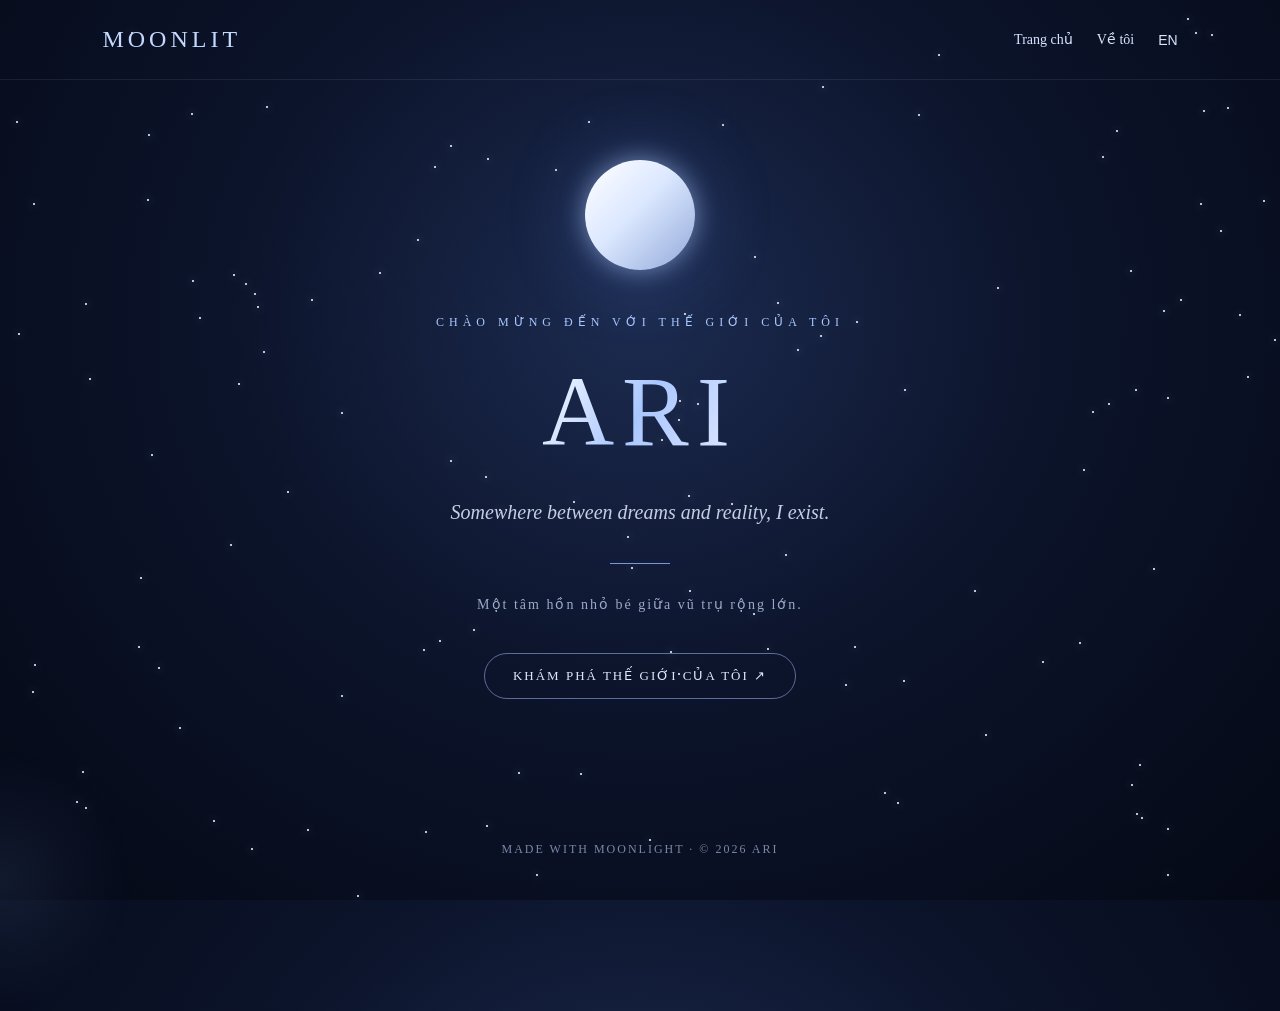
==== index.html @ bd1f27c3 "Index.html" ====
<!DOCTYPE html>
<html lang="vi">
<head>
    <meta charset="UTF-8">
    <meta name="viewport" content="width=device-width, initial-scale=1.0">

    <title>Ari's Universe | Moonlight</title>

    <meta name="description"
          content="Welcome to Ari's little universe — somewhere between dreams and reality.">

    <style>
        /* ===== CÀI ĐẶT CHUNG ===== */
        * {
            margin: 0;
            padding: 0;
            box-sizing: border-box;
        }

        body {
            min-height: 100vh;
            font-family: Georgia, "Times New Roman", serif;
            color: #f4f6ff;
            background:
                radial-gradient(ellipse at 50% 35%,
                    #1c2b50 0%,
                    #0c142b 45%,
                    #050916 100%);
            overflow-x: hidden;
        }

        /* ===== BẦU TRỜI SAO ===== */
        #stars {
            position: fixed;
            inset: 0;
            pointer-events: none;
            z-index: 0;
        }

        .star {
            position: absolute;
            width: 2px;
            height: 2px;
            border-radius: 50%;
            background: #ffffff;
            box-shadow: 0 0 8px #a9c7ff;
            animation: twinkle 3s infinite ease-in-out;
        }

        @keyframes twinkle {
            0%, 100% {
                opacity: 0.2;
                transform: scale(0.7);
            }

            50% {
                opacity: 1;
                transform: scale(1.4);
            }
        }

        /* ===== THANH ĐIỀU HƯỚNG ===== */
        header {
            position: relative;
            z-index: 2;
            display: flex;
            justify-content: space-between;
            align-items: center;
            padding: 26px 8%;
            border-bottom: 1px solid rgba(255, 255, 255, 0.08);
        }

        .logo {
            font-size: 24px;
            letter-spacing: 4px;
            color: #c5d9ff;
        }

        nav {
            display: flex;
            align-items: center;
            gap: 24px;
        }

        nav a,
        #language {
            color: #dbe5ff;
            text-decoration: none;
            font-size: 14px;
            background: transparent;
            border: none;
            cursor: pointer;
            transition: 0.3s;
        }

        nav a:hover,
        #language:hover {
            color: #91b7ff;
            text-shadow: 0 0 12px #91b7ff;
        }

        /* ===== TRANG CHỦ ===== */
        main {
            position: relative;
            z-index: 1;
            min-height: 82vh;
            display: flex;
            flex-direction: column;
            align-items: center;
            justify-content: center;
            text-align: center;
            padding: 60px 24px 100px;
        }

        .moon {
            width: 110px;
            height: 110px;
            border-radius: 50%;
            background: linear-gradient(
                135deg,
                #ffffff 0%,
                #dce8ff 45%,
                #91a9d9 100%
            );
            box-shadow:
                0 0 25px rgba(180, 207, 255, 0.55),
                0 0 80px rgba(113, 155, 255, 0.3);
            margin-bottom: 45px;
            animation: float 5s ease-in-out infinite;
        }

        @keyframes float {
            0%, 100% {
                transform: translateY(0);
            }

            50% {
                transform: translateY(-12px);
            }
        }

        .eyebrow {
            color: #a9c7ff;
            font-size: 12px;
            letter-spacing: 5px;
            text-transform: uppercase;
            margin-bottom: 24px;
        }

        h1 {
            font-size: clamp(52px, 10vw, 100px);
            font-weight: normal;
            letter-spacing: 8px;
            margin-bottom: 24px;
            background: linear-gradient(
                120deg,
                #ffffff,
                #a9c7ff,
                #e3eaff
            );
            -webkit-background-clip: text;
            background-clip: text;
            color: transparent;
            animation: appear 1.5s ease both;
        }

        .quote {
            max-width: 600px;
            color: #c5cee5;
            font-size: clamp(16px, 2.5vw, 20px);
            line-height: 1.9;
            font-style: italic;
            animation: appear 2s ease both;
        }

        .divider {
            width: 60px;
            height: 1px;
            background: #7898d5;
            margin: 32px 0;
        }

        .intro {
            color: #9baaca;
            font-size: 14px;
            letter-spacing: 2px;
        }

        .explore {
            display: inline-block;
            margin-top: 40px;
            padding: 14px 28px;
            border: 1px solid rgba(169, 199, 255, 0.5);
            border-radius: 30px;
            color: #dce8ff;
            text-decoration: none;
            font-size: 13px;
            letter-spacing: 2px;
            transition: 0.4s;
        }

        .explore:hover {
            background: rgba(169, 199, 255, 0.12);
            box-shadow: 0 0 25px rgba(169, 199, 255, 0.2);
            transform: translateY(-3px);
        }

        @keyframes appear {
            from {
                opacity: 0;
                transform: translateY(20px);
            }

            to {
                opacity: 1;
                transform: translateY(0);
            }
        }

        /* ===== CHÂN TRANG ===== */
        footer {
            position: relative;
            z-index: 1;
            text-align: center;
            padding: 24px;
            color: #7887a7;
            font-size: 12px;
            letter-spacing: 2px;
        }

        /* ===== TƯƠNG THÍCH ĐIỆN THOẠI ===== */
        @media (max-width: 600px) {
            header {
                padding: 20px 5%;
            }

            .logo {
                font-size: 17px;
                letter-spacing: 2px;
            }

            nav {
                gap: 12px;
            }

            nav a {
                font-size: 12px;
            }

            .moon {
                width: 85px;
                height: 85px;
            }

            h1 {
                letter-spacing: 4px;
            }
        }

        @media (prefers-reduced-motion: reduce) {
            *,
            *::before,
            *::after {
                animation-duration: 0.01ms !important;
                animation-iteration-count: 1 !important;
                scroll-behavior: auto !important;
            }
        }
    </style>
</head>
    <link rel="stylesheet" href="effects.css">

<body>

    <div id="stars" aria-hidden="true"></div>

    <header>
        <div class="logo">MOONLIT</div>

        <nav>
            <a href="index.html" data-vi="Trang chủ" data-en="Home">
                Trang chủ
            </a>

            <a href="about.html" data-vi="Về tôi" data-en="About">
                Về tôi
            </a>

            <button id="language" type="button" aria-label="Change language">
                EN
            </button>
        </nav>
    </header>

    <main>
        <div class="moon" aria-label="Mặt trăng"></div>

        <p class="eyebrow"
           data-vi="Chào mừng đến với thế giới của tôi"
           data-en="Welcome to my universe">
            Chào mừng đến với thế giới của tôi
        </p>

        <h1>ARI</h1>

        <p class="quote"
           data-vi="Somewhere between dreams and reality, I exist."
           data-en="Somewhere between dreams and reality, I exist.">
            Somewhere between dreams and reality, I exist.
        </p>

        <div class="divider"></div>

        <p class="intro"
           data-vi="Một tâm hồn nhỏ bé giữa vũ trụ rộng lớn."
           data-en="A little soul in an endless universe.">
            Một tâm hồn nhỏ bé giữa vũ trụ rộng lớn.
        </p>

        <a class="explore"
           href="about.html"
           data-vi="KHÁM PHÁ THẾ GIỚI CỦA TÔI ↗"
           data-en="EXPLORE MY WORLD ↗">
            KHÁM PHÁ THẾ GIỚI CỦA TÔI ↗
        </a>
    </main>

    <footer>
        <p>MADE WITH MOONLIGHT · © 2026 ARI</p>
    </footer>

    <script>
        // Tạo những vì sao ngẫu nhiên trên bầu trời
        const stars = document.getElementById("stars");

        for (let i = 0; i < 120; i++) {
            const star = document.createElement("span");

            star.className = "star";
            star.style.left = Math.random() * 100 + "%";
            star.style.top = Math.random() * 100 + "%";
            star.style.animationDelay = Math.random() * 3 + "s";
            star.style.animationDuration =
                (2 + Math.random() * 4) + "s";

            stars.appendChild(star);
        }

        // Chuyển đổi tiếng Việt và tiếng Anh
        const languageButton = document.getElementById("language");

        let currentLanguage = "vi";

        languageButton.addEventListener("click", () => {
            currentLanguage =
                currentLanguage === "vi" ? "en" : "vi";

            document.documentElement.lang = currentLanguage;

            document.querySelectorAll("[data-vi][data-en]")
                .forEach(element => {
                    element.textContent =
                        element.dataset[currentLanguage];
                });

            languageButton.textContent =
                currentLanguage === "vi" ? "EN" : "VI";
        });
    </script>
    <script src="effects.js"></script>

</body>
    
</html>
---- effects.css ----
/* =================================
   MOONLIT — CELESTIAL EFFECTS
   ================================= */

/* 1. ÁNH SÁNG THEO CON TRỎ */
.cursor-glow {
    position: fixed;
    width: 260px;
    height: 260px;
    border-radius: 50%;
    background: radial-gradient(
        circle,
        rgba(130, 170, 255, 0.10) 0%,
        rgba(130, 170, 255, 0.04) 40%,
        transparent 72%
    );

    transform: translate(-50%, -50%);
    pointer-events: none;
    z-index: 0;

    transition: left 0.12s linear, top 0.12s linear;
}

/* 2. SAO BĂNG */
.shooting-star {
    position: fixed;
    top: var(--star-top, 20%);
    left: 100%;

    width: 140px;
    height: 2px;

    background: linear-gradient(
        90deg,
        transparent,
        rgba(169, 199, 255, 0.9),
        white
    );

    border-radius: 50%;
    opacity: 0;
    pointer-events: none;
    z-index: 0;

    transform: rotate(-25deg);
    filter: drop-shadow(0 0 5px #a9c7ff);

    animation: shooting 1.2s linear forwards;
}

@keyframes shooting {
    0% {
        opacity: 0;
        transform: translate(0, 0) rotate(-25deg);
    }

    10% {
        opacity: 1;
    }

    100% {
        opacity: 0;
        transform: translate(-120vw, 40vh) rotate(-25deg);
    }
}

/* 3. NỘI DUNG XUẤT HIỆN KHI CUỘN */
.reveal {
    opacity: 0;
    transform: translateY(24px);

    transition:
        opacity 0.8s ease,
        transform 0.8s ease;
}

.reveal.visible {
    opacity: 1;
    transform: translateY(0);
}

/* 4. CHUYỂN CẢNH GIỮA CÁC TRANG */
body.page-enter {
    animation: pageEnter 0.65s ease both;
}

body.page-leave {
    animation: pageLeave 0.28s ease both;
}

@keyframes pageEnter {
    from {
        opacity: 0;
        transform: translateY(8px);
    }

    to {
        opacity: 1;
        transform: translateY(0);
    }
}

@keyframes pageLeave {
    from {
        opacity: 1;
    }

    to {
        opacity: 0;
    }
}

/* 5. TÔN TRỌNG THIẾT LẬP GIẢM CHUYỂN ĐỘNG */
@media (prefers-reduced-motion: reduce) {
    .cursor-glow {
        display: none;
    }

    .reveal {
        opacity: 1;
        transform: none;
        transition: none;
    }

    body.page-enter,
    body.page-leave,
    .shooting-star {
        animation: none;
    }
}

/* Không dùng con trỏ tùy chỉnh trên thiết bị cảm ứng */
@media (hover: none), (pointer: coarse) {
    .cursor-glow {
        display: none;
    }
}
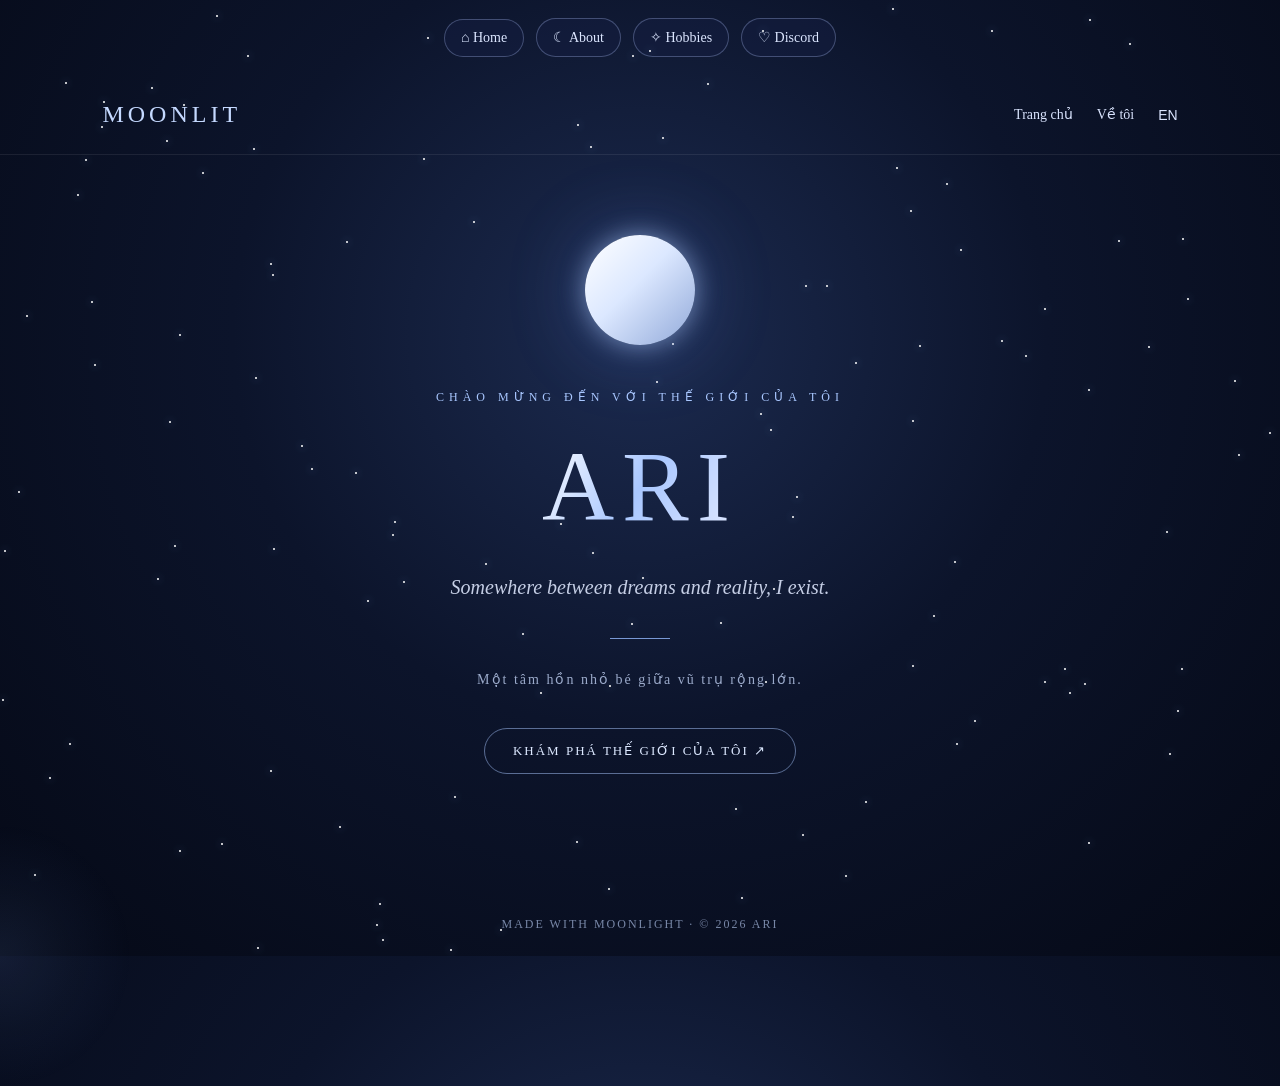
==== commit 52a673ba: "index.html" ====
--- a/index.html
+++ b/index.html
@@ -271,6 +271,42 @@
     <link rel="stylesheet" href="effects.css">
 
 <body>
+    <nav class="main-nav">
+  <a href="index.html">⌂ Home</a>
+  <a href="about.html">☾ About</a>
+  <a href="hobbies.html">✧ Hobbies</a>
+  <a href="discord.html">♡ Discord</a>
+</nav>
+
+<style>
+  .main-nav {
+    display: flex;
+    justify-content: center;
+    align-items: center;
+    flex-wrap: wrap;
+    gap: 12px;
+    padding: 18px 12px;
+    margin: 0 auto;
+  }
+
+  .main-nav a {
+    color: #dce6ff;
+    text-decoration: none;
+    padding: 10px 16px;
+    border: 1px solid rgba(180, 200, 255, 0.3);
+    border-radius: 20px;
+    background: rgba(20, 30, 65, 0.55);
+    transition: 0.3s ease;
+  }
+
+  .main-nav a:hover {
+    color: white;
+    background: rgba(120, 145, 220, 0.3);
+    border-color: #c5d4ff;
+    box-shadow: 0 0 15px rgba(150, 180, 255, 0.3);
+    transform: translateY(-2px);
+  }
+</style>
 
     <div id="stars" aria-hidden="true"></div>
 
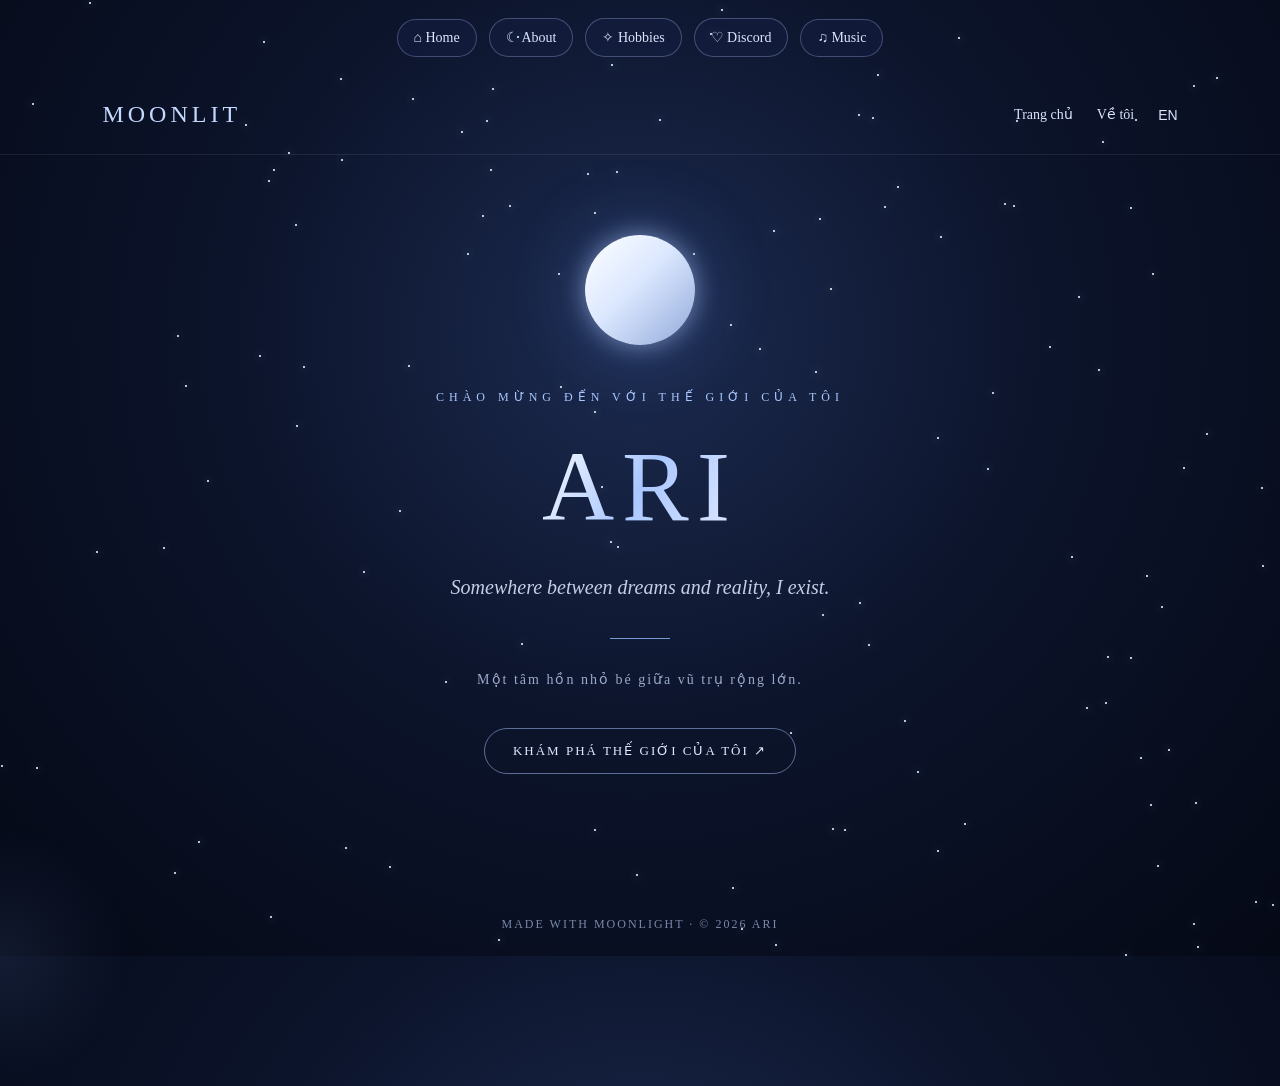
==== commit 96d3c0ef: "index.html" ====
--- a/index.html
+++ b/index.html
@@ -276,6 +276,7 @@
   <a href="about.html">☾ About</a>
   <a href="hobbies.html">✧ Hobbies</a>
   <a href="discord.html">♡ Discord</a>
+  <a href="music.html" class="active">♫ Music</a>      
 </nav>
 
 <style>
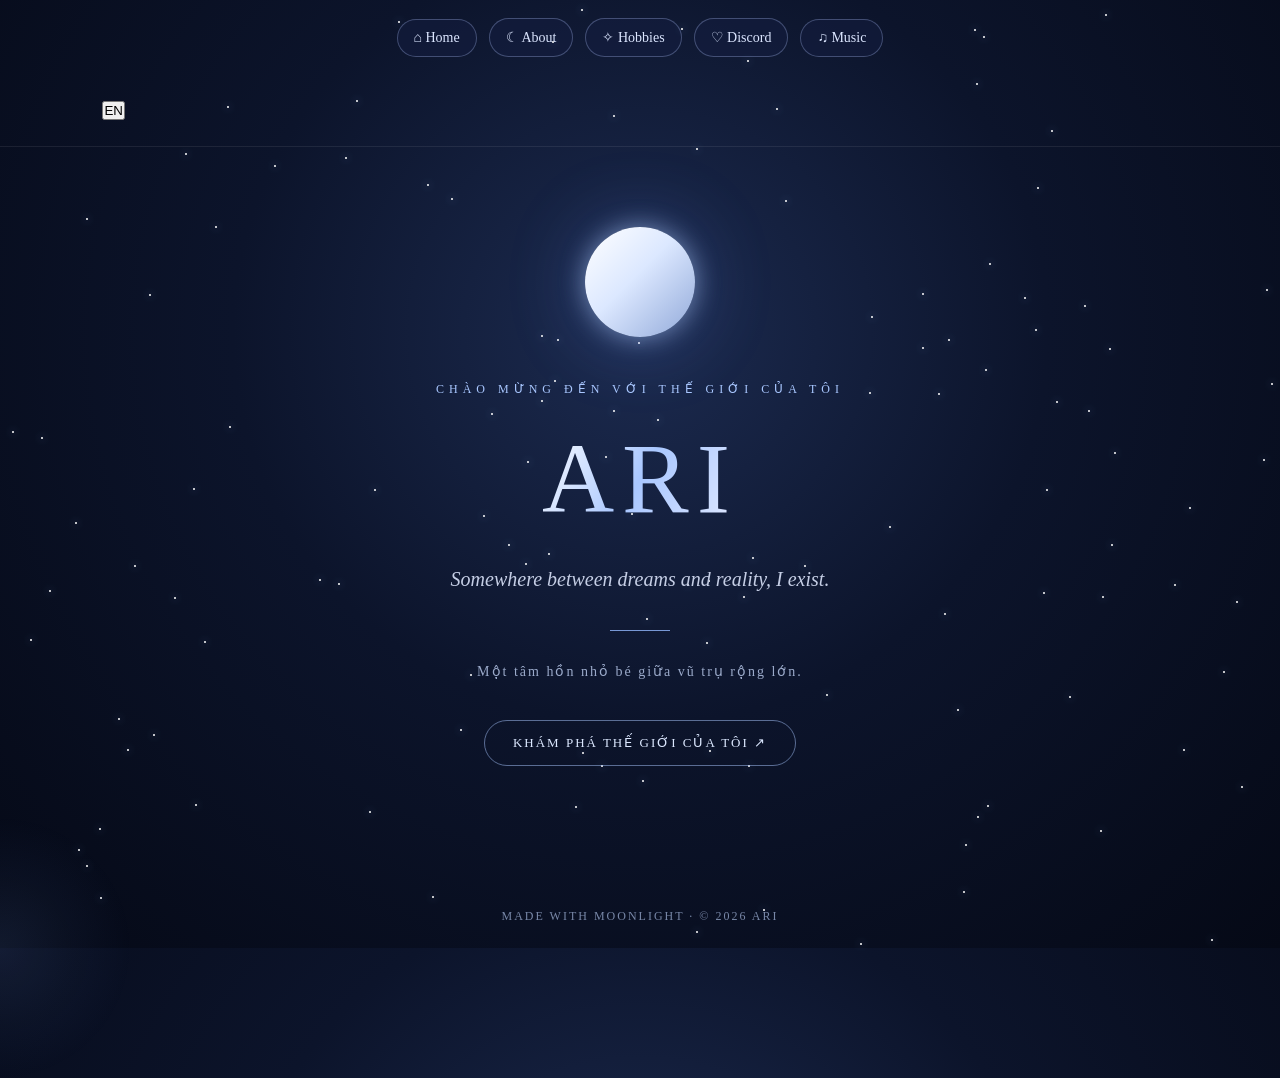
==== commit f3993355: "index.html" ====
--- a/index.html
+++ b/index.html
@@ -311,21 +311,14 @@
 
     <div id="stars" aria-hidden="true"></div>
 
-    <header>
-        <div class="logo">MOONLIT</div>
-
-        <nav>
-            <a href="index.html" data-vi="Trang chủ" data-en="Home">
-                Trang chủ
-            </a>
-
-            <a href="about.html" data-vi="Về tôi" data-en="About">
-                Về tôi
-            </a>
-
-            <button id="language" type="button" aria-label="Change language">
-                EN
-            </button>
+    <header> 
+        <!-- LANGUAGE -->
+  <div class="language">
+    <button id="languageButton" type="button">
+      EN
+    </button>
+  </div>
+        
         </nav>
     </header>
 
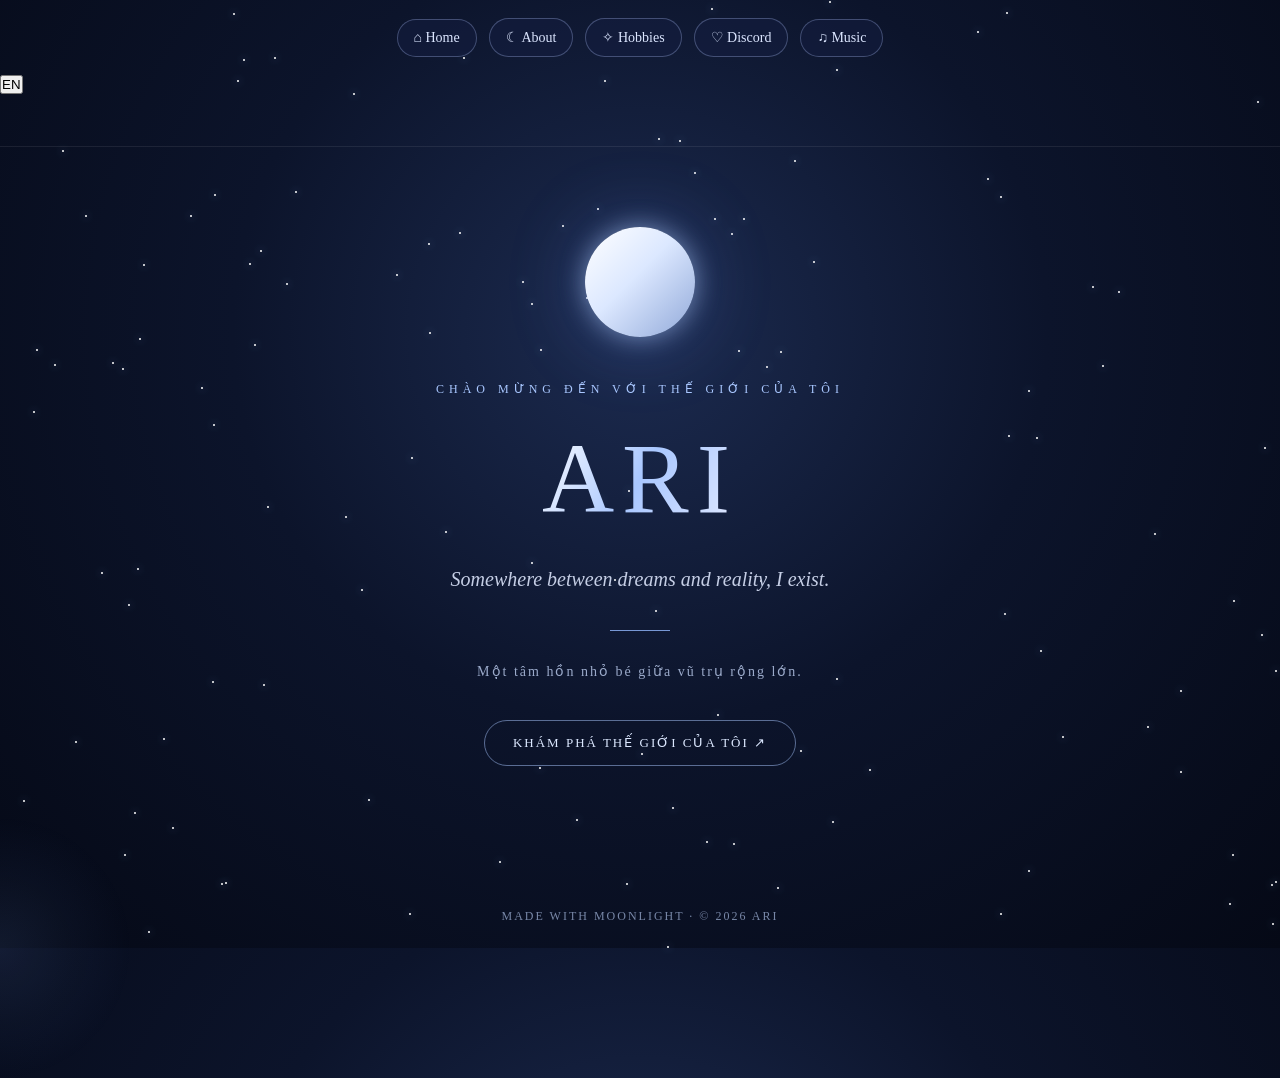
==== commit 3730ce05: "index.html" ====
--- a/index.html
+++ b/index.html
@@ -279,6 +279,15 @@
   <a href="music.html" class="active">♫ Music</a>      
 </nav>
 
+     <div class="stars" id="stars"></div>
+
+ <!-- LANGUAGE -->
+  <div class="language">
+    <button id="languageButton" type="button">
+      EN
+    </button>
+  </div>
+
 <style>
   .main-nav {
     display: flex;
@@ -312,14 +321,7 @@
     <div id="stars" aria-hidden="true"></div>
 
     <header> 
-        <!-- LANGUAGE -->
-  <div class="language">
-    <button id="languageButton" type="button">
-      EN
-    </button>
-  </div>
-        
-        </nav>
+    
     </header>
 
     <main>
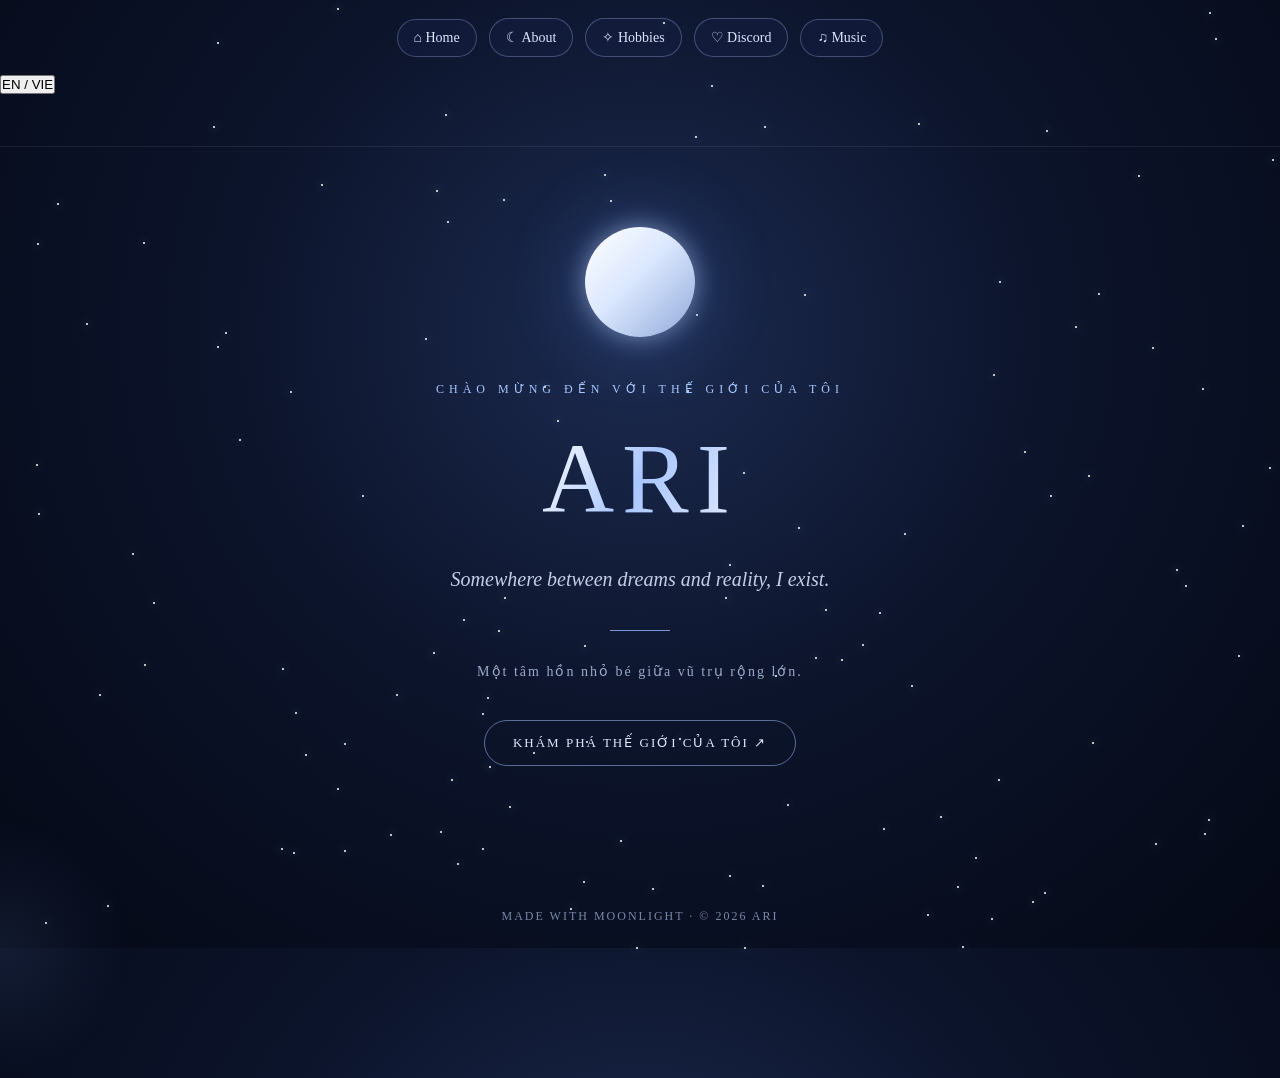
==== commit 09191ef7: "index.html" ====
--- a/index.html
+++ b/index.html
@@ -281,12 +281,13 @@
 
      <div class="stars" id="stars"></div>
 
- <!-- LANGUAGE -->
-  <div class="language">
-    <button id="languageButton" type="button">
-      EN
-    </button>
-  </div>
+ <div class="language-switch">
+  <button id="languageToggle" type="button" aria-label="Switch language">
+    <span class="lang-option active" data-lang="en">EN</span>
+    <span class="lang-divider">/</span>
+    <span class="lang-option" data-lang="vi">VIE</span>
+  </button>
+</div>
 
 <style>
   .main-nav {
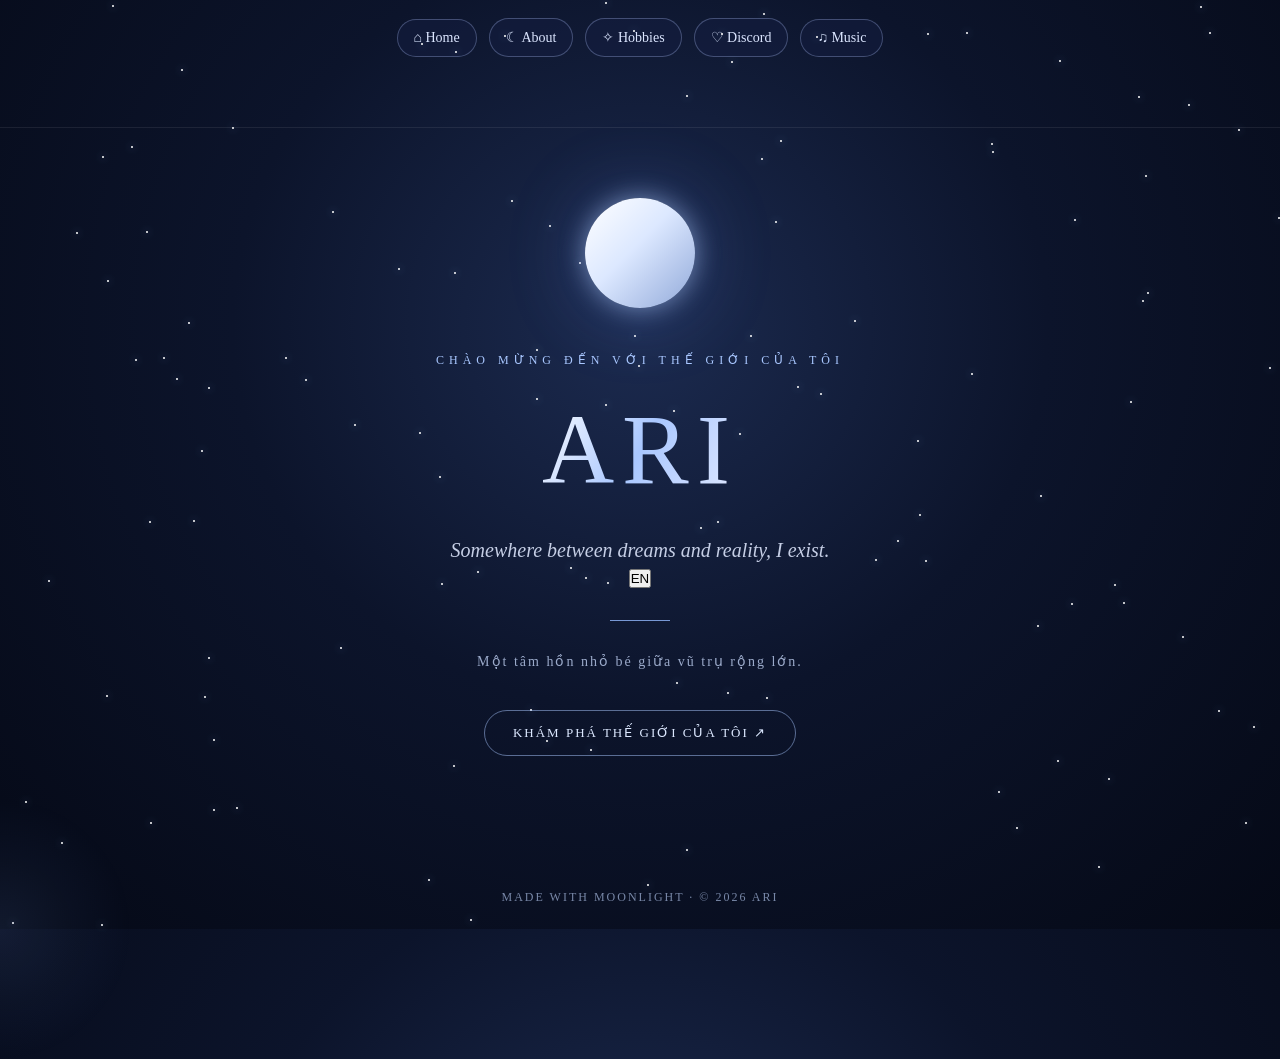
==== commit b19a3b4e: "index.html" ====
--- a/index.html
+++ b/index.html
@@ -281,14 +281,6 @@
 
      <div class="stars" id="stars"></div>
 
- <div class="language-switch">
-  <button id="languageToggle" type="button" aria-label="Switch language">
-    <span class="lang-option active" data-lang="en">EN</span>
-    <span class="lang-divider">/</span>
-    <span class="lang-option" data-lang="vi">VIE</span>
-  </button>
-</div>
-
 <style>
   .main-nav {
     display: flex;
@@ -342,6 +334,12 @@
             Somewhere between dreams and reality, I exist.
         </p>
 
+     <!-- LANGUAGE -->
+  <div class="language">
+    <button id="languageButton" type="button">
+      EN
+    </button>
+  </div> 
         <div class="divider"></div>
 
         <p class="intro"
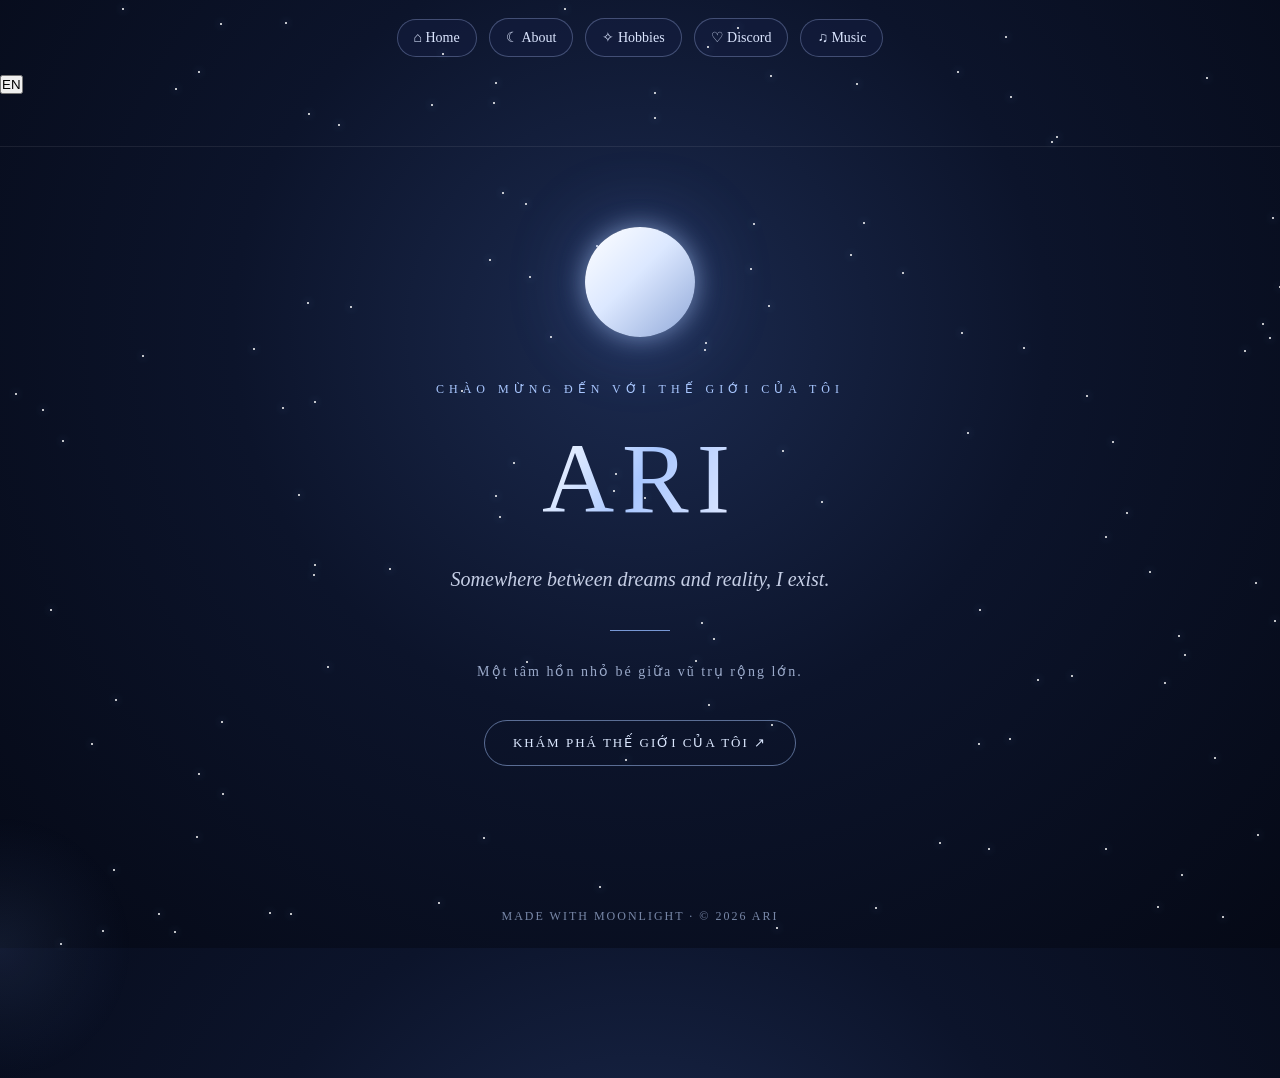
==== commit f0cb0000: "index.html" ====
--- a/index.html
+++ b/index.html
@@ -279,6 +279,14 @@
   <a href="music.html" class="active">♫ Music</a>      
 </nav>
 
+<div class="language-switch">
+  <button id="langButton"
+          type="button"
+          onclick="toggleLanguage()">
+    EN
+  </button>
+</div>
+
      <div class="stars" id="stars"></div>
 
 <style>
@@ -334,12 +342,7 @@
             Somewhere between dreams and reality, I exist.
         </p>
 
-     <!-- LANGUAGE -->
-  <div class="language">
-    <button id="languageButton" type="button">
-      EN
-    </button>
-  </div> 
+   
         <div class="divider"></div>
 
         <p class="intro"
@@ -378,25 +381,25 @@
         }
 
         // Chuyển đổi tiếng Việt và tiếng Anh
-        const languageButton = document.getElementById("language");
-
-        let currentLanguage = "vi";
-
-        languageButton.addEventListener("click", () => {
-            currentLanguage =
-                currentLanguage === "vi" ? "en" : "vi";
-
-            document.documentElement.lang = currentLanguage;
-
-            document.querySelectorAll("[data-vi][data-en]")
-                .forEach(element => {
-                    element.textContent =
-                        element.dataset[currentLanguage];
-                });
-
-            languageButton.textContent =
-                currentLanguage === "vi" ? "EN" : "VI";
-        });
+        /* LANGUAGE SWITCHER */
+
+let currentLanguage = "vi";
+
+function toggleLanguage() {
+  currentLanguage = currentLanguage === "vi" ? "en" : "vi";
+
+  document.documentElement.lang = currentLanguage;
+
+  document.querySelectorAll("[data-vi][data-en]").forEach(element => {
+    element.textContent = element.dataset[currentLanguage];
+  });
+
+  const button = document.getElementById("langButton");
+
+  if (button) {
+    button.textContent = currentLanguage === "vi" ? "EN" : "VI";
+  }
+}
     </script>
     <script src="effects.js"></script>
 
